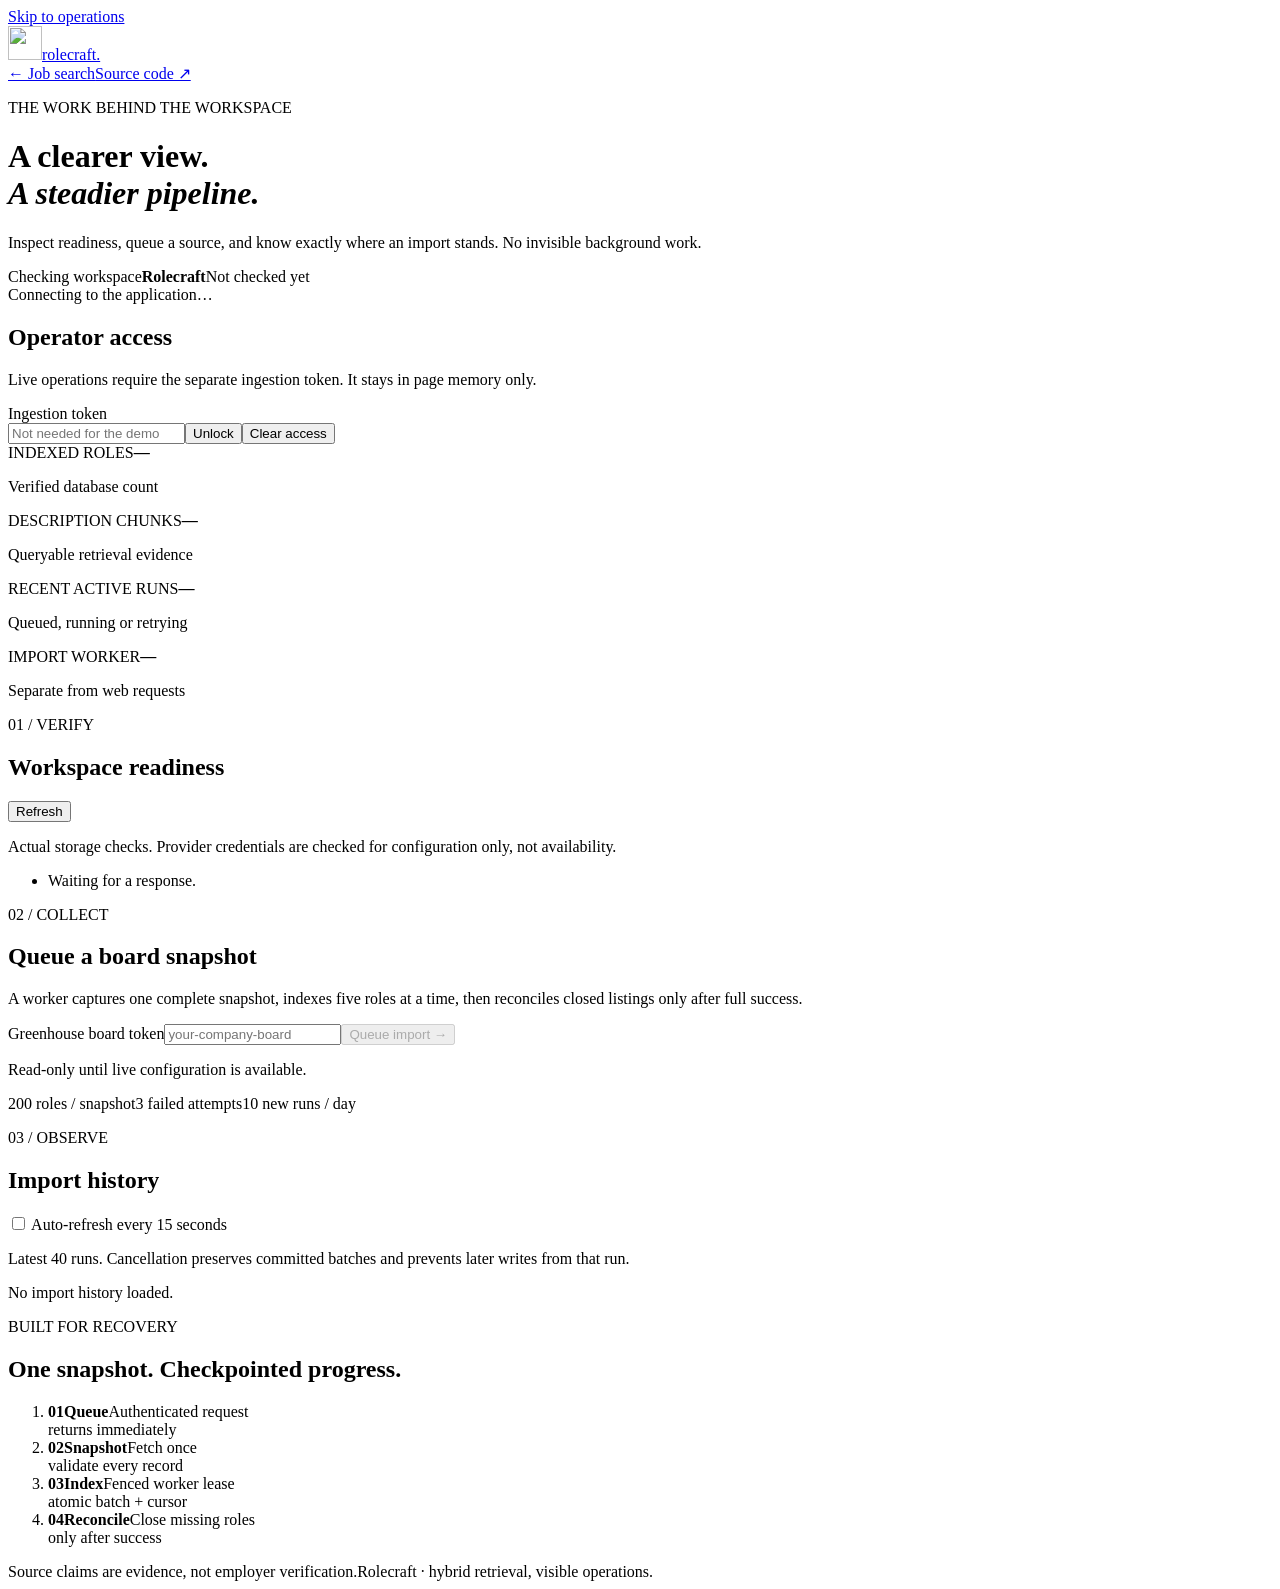
==== public/operations.html @ 6805ec28 "feat: durable imports, operations dashboard and verified release screenshots" ====
<!doctype html>
<html lang="en">
<head>
<meta charset="utf-8"><meta name="viewport" content="width=device-width, initial-scale=1">
<meta name="theme-color" content="#102822"><meta name="description" content="Rolecraft operational readiness and durable import queue.">
<title>Operations — Rolecraft</title>
<link rel="icon" href="/icon.svg" type="image/svg+xml"><link rel="stylesheet" href="/operations.css"><script src="/operations.js" defer></script>
</head>
<body>
<a class="skip" href="#main">Skip to operations</a>
<header class="site-header"><a class="brand" href="/"><img src="/icon.svg" width="34" height="34" alt=""><span>rolecraft.</span></a><nav aria-label="Operations navigation"><a href="/">← Job search</a><a href="https://github.com/Alex-Unnippillil/refactored-potato" rel="noopener noreferrer" target="_blank">Source code ↗</a></nav></header>
<main id="main" tabindex="-1">
<div class="heading"><div><p class="eyebrow">THE WORK BEHIND THE WORKSPACE</p><h1>A clearer view.<br><em>A steadier pipeline.</em></h1><p class="intro">Inspect readiness, queue a source, and know exactly where an import stands. No invisible background work.</p></div><div class="release"><span id="mode">Checking workspace</span><strong id="release">Rolecraft</strong><span id="checked">Not checked yet</span></div></div>
<div id="notice" class="notice" role="status">Connecting to the application…</div>
<section class="access" aria-labelledby="access-title"><div><h2 id="access-title">Operator access</h2><p>Live operations require the separate ingestion token. It stays in page memory only.</p></div><form id="unlock-form"><label for="operator-token">Ingestion token</label><div class="input-row"><input id="operator-token" type="password" autocomplete="off" spellcheck="false" maxlength="512" placeholder="Not needed for the demo"><button type="submit" id="unlock">Unlock</button><button type="button" id="lock" class="secondary">Clear access</button></div></form></section>
<div id="error" class="error" role="alert" hidden></div>
<section class="metrics" aria-label="Workspace metrics"><article><span>INDEXED ROLES</span><strong id="metric-jobs">—</strong><p id="metric-caption">Verified database count</p></article><article><span>DESCRIPTION CHUNKS</span><strong id="metric-chunks">—</strong><p>Queryable retrieval evidence</p></article><article><span>RECENT ACTIVE RUNS</span><strong id="metric-runs">—</strong><p>Queued, running or retrying</p></article><article><span>IMPORT WORKER</span><strong id="metric-worker">—</strong><p id="worker-caption">Separate from web requests</p></article></section>
<div class="content-grid"><section class="panel" aria-labelledby="readiness-title"><div class="panel-heading"><div><p class="eyebrow">01 / VERIFY</p><h2 id="readiness-title">Workspace readiness</h2></div><button id="refresh" class="secondary">Refresh</button></div><p class="panel-note">Actual storage checks. Provider credentials are checked for configuration only, not availability.</p><ul id="checks" class="checks" aria-live="polite"><li>Waiting for a response.</li></ul></section>
<section class="panel" aria-labelledby="queue-title"><p class="eyebrow">02 / COLLECT</p><h2 id="queue-title">Queue a board snapshot</h2><p class="panel-note">A worker captures one complete snapshot, indexes five roles at a time, then reconciles closed listings only after full success.</p><form id="queue-form"><label for="board">Greenhouse board token</label><input id="board" name="board" maxlength="60" pattern="[A-Za-z0-9_-]{1,60}" placeholder="your-company-board" required autocomplete="off"><button id="queue-button" type="submit" disabled>Queue import <span aria-hidden="true">→</span></button></form><p id="queue-help" class="fine">Read-only until live configuration is available.</p><div class="bounds"><span>200 roles / snapshot</span><span>3 failed attempts</span><span>10 new runs / day</span></div></section></div>
<section class="panel run-panel" aria-labelledby="runs-title"><div class="panel-heading"><div><p class="eyebrow">03 / OBSERVE</p><h2 id="runs-title">Import history</h2></div><label class="auto"><input type="checkbox" id="auto-refresh"> Auto-refresh every 15 seconds</label></div><p class="panel-note">Latest 40 runs. Cancellation preserves committed batches and prevents later writes from that run.</p><div id="runs" aria-live="polite"><p class="empty">No import history loaded.</p></div></section>
<section class="flow panel" aria-labelledby="flow-title"><p class="eyebrow">BUILT FOR RECOVERY</p><h2 id="flow-title">One snapshot. Checkpointed progress.</h2><ol><li><b>01</b><strong>Queue</strong><span>Authenticated request<br>returns immediately</span></li><li><b>02</b><strong>Snapshot</strong><span>Fetch once<br>validate every record</span></li><li><b>03</b><strong>Index</strong><span>Fenced worker lease<br>atomic batch + cursor</span></li><li><b>04</b><strong>Reconcile</strong><span>Close missing roles<br>only after success</span></li></ol></section>
<footer><span>Source claims are evidence, not employer verification.</span><span>Rolecraft · hybrid retrieval, visible operations.</span></footer>
</main>
</body></html>
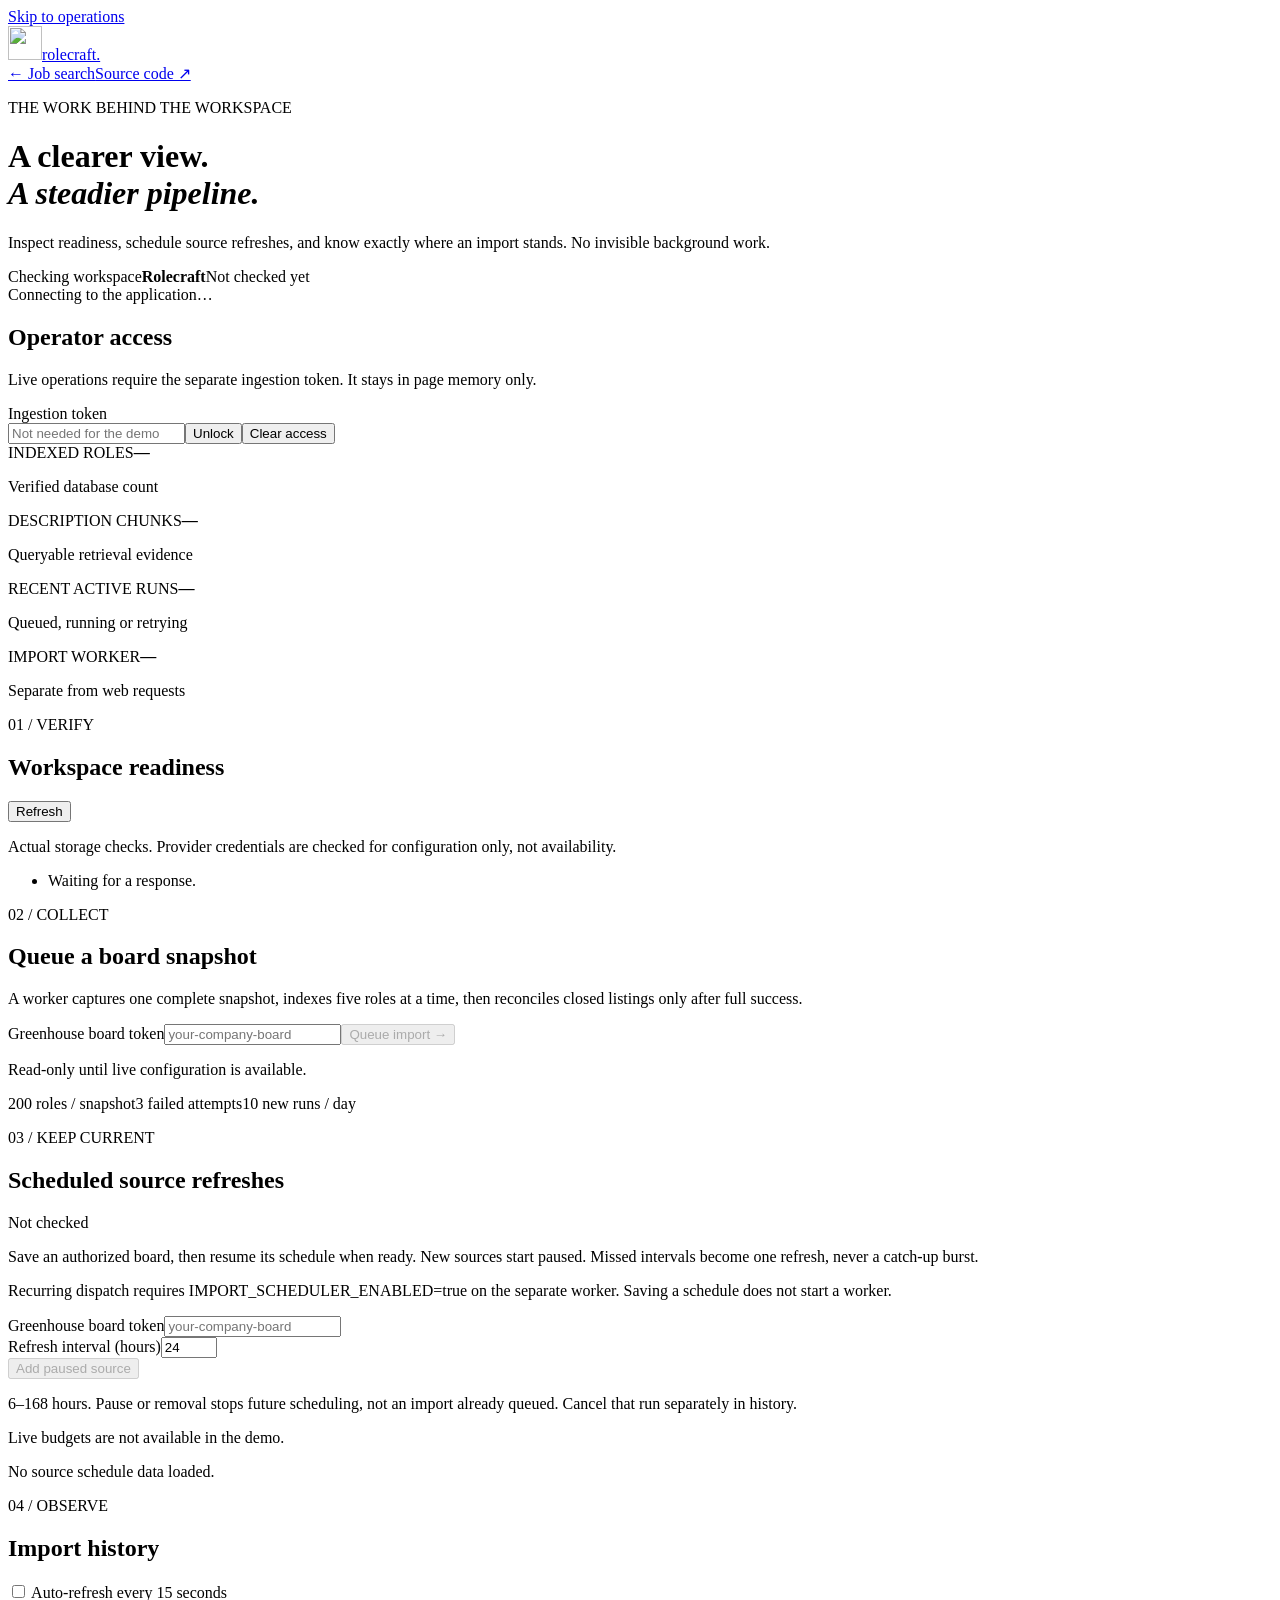
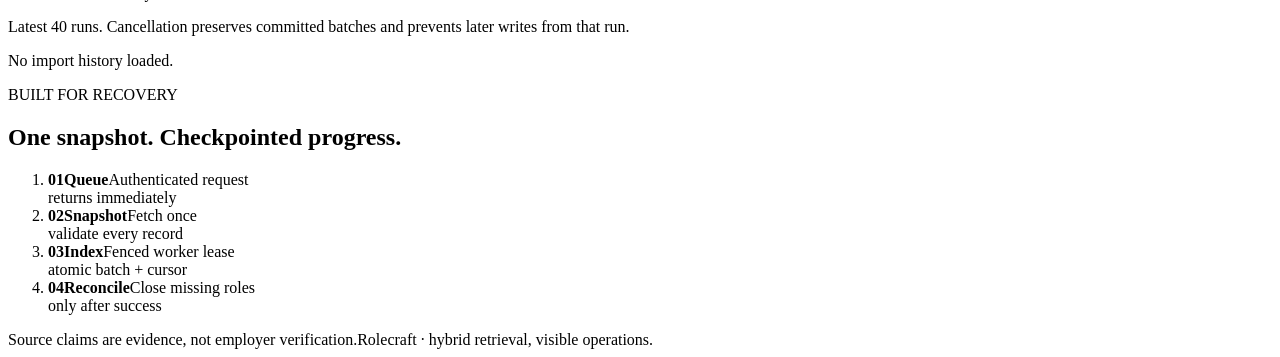
==== commit 16454098: "feat: opt-in source scheduling, freshness diagnostics and verified screenshots" ====
--- a/public/operations.html
+++ b/public/operations.html
@@ -10,14 +10,28 @@
 <a class="skip" href="#main">Skip to operations</a>
 <header class="site-header"><a class="brand" href="/"><img src="/icon.svg" width="34" height="34" alt=""><span>rolecraft.</span></a><nav aria-label="Operations navigation"><a href="/">← Job search</a><a href="https://github.com/Alex-Unnippillil/refactored-potato" rel="noopener noreferrer" target="_blank">Source code ↗</a></nav></header>
 <main id="main" tabindex="-1">
-<div class="heading"><div><p class="eyebrow">THE WORK BEHIND THE WORKSPACE</p><h1>A clearer view.<br><em>A steadier pipeline.</em></h1><p class="intro">Inspect readiness, queue a source, and know exactly where an import stands. No invisible background work.</p></div><div class="release"><span id="mode">Checking workspace</span><strong id="release">Rolecraft</strong><span id="checked">Not checked yet</span></div></div>
+<div class="heading"><div><p class="eyebrow">THE WORK BEHIND THE WORKSPACE</p><h1>A clearer view.<br><em>A steadier pipeline.</em></h1><p class="intro">Inspect readiness, schedule source refreshes, and know exactly where an import stands. No invisible background work.</p></div><div class="release"><span id="mode">Checking workspace</span><strong id="release">Rolecraft</strong><span id="checked">Not checked yet</span></div></div>
 <div id="notice" class="notice" role="status">Connecting to the application…</div>
 <section class="access" aria-labelledby="access-title"><div><h2 id="access-title">Operator access</h2><p>Live operations require the separate ingestion token. It stays in page memory only.</p></div><form id="unlock-form"><label for="operator-token">Ingestion token</label><div class="input-row"><input id="operator-token" type="password" autocomplete="off" spellcheck="false" maxlength="512" placeholder="Not needed for the demo"><button type="submit" id="unlock">Unlock</button><button type="button" id="lock" class="secondary">Clear access</button></div></form></section>
 <div id="error" class="error" role="alert" hidden></div>
+<p id="action-status" class="notice" role="status" hidden></p>
 <section class="metrics" aria-label="Workspace metrics"><article><span>INDEXED ROLES</span><strong id="metric-jobs">—</strong><p id="metric-caption">Verified database count</p></article><article><span>DESCRIPTION CHUNKS</span><strong id="metric-chunks">—</strong><p>Queryable retrieval evidence</p></article><article><span>RECENT ACTIVE RUNS</span><strong id="metric-runs">—</strong><p>Queued, running or retrying</p></article><article><span>IMPORT WORKER</span><strong id="metric-worker">—</strong><p id="worker-caption">Separate from web requests</p></article></section>
 <div class="content-grid"><section class="panel" aria-labelledby="readiness-title"><div class="panel-heading"><div><p class="eyebrow">01 / VERIFY</p><h2 id="readiness-title">Workspace readiness</h2></div><button id="refresh" class="secondary">Refresh</button></div><p class="panel-note">Actual storage checks. Provider credentials are checked for configuration only, not availability.</p><ul id="checks" class="checks" aria-live="polite"><li>Waiting for a response.</li></ul></section>
 <section class="panel" aria-labelledby="queue-title"><p class="eyebrow">02 / COLLECT</p><h2 id="queue-title">Queue a board snapshot</h2><p class="panel-note">A worker captures one complete snapshot, indexes five roles at a time, then reconciles closed listings only after full success.</p><form id="queue-form"><label for="board">Greenhouse board token</label><input id="board" name="board" maxlength="60" pattern="[A-Za-z0-9_-]{1,60}" placeholder="your-company-board" required autocomplete="off"><button id="queue-button" type="submit" disabled>Queue import <span aria-hidden="true">→</span></button></form><p id="queue-help" class="fine">Read-only until live configuration is available.</p><div class="bounds"><span>200 roles / snapshot</span><span>3 failed attempts</span><span>10 new runs / day</span></div></section></div>
-<section class="panel run-panel" aria-labelledby="runs-title"><div class="panel-heading"><div><p class="eyebrow">03 / OBSERVE</p><h2 id="runs-title">Import history</h2></div><label class="auto"><input type="checkbox" id="auto-refresh"> Auto-refresh every 15 seconds</label></div><p class="panel-note">Latest 40 runs. Cancellation preserves committed batches and prevents later writes from that run.</p><div id="runs" aria-live="polite"><p class="empty">No import history loaded.</p></div></section>
+<section class="panel schedules-panel" aria-labelledby="schedules-title">
+<div class="panel-heading"><div><p class="eyebrow">03 / KEEP CURRENT</p><h2 id="schedules-title">Scheduled source refreshes</h2></div><span id="scheduler-state" class="scheduler-state">Not checked</span></div>
+<p class="panel-note">Save an authorized board, then resume its schedule when ready. New sources start paused. Missed intervals become one refresh, never a catch-up burst.</p>
+<p id="scheduler-help" class="fine">Recurring dispatch requires IMPORT_SCHEDULER_ENABLED=true on the separate worker. Saving a schedule does not start a worker.</p>
+<form id="schedule-form" class="schedule-form">
+<div><label for="schedule-board">Greenhouse board token</label><input id="schedule-board" maxlength="60" pattern="[A-Za-z0-9_-]{1,60}" placeholder="your-company-board" required autocomplete="off"></div>
+<div><label for="schedule-hours">Refresh interval (hours)</label><input id="schedule-hours" type="number" min="6" max="168" step="1" value="24" required aria-describedby="interval-help"></div>
+<div class="schedule-form-actions"><button id="schedule-submit" type="submit" disabled>Add paused source</button><button id="schedule-cancel" type="button" class="secondary" hidden>Cancel edit</button></div>
+</form>
+<p id="interval-help" class="fine">6–168 hours. Pause or removal stops future scheduling, not an import already queued. Cancel that run separately in history.</p>
+<p id="budget-status" class="budget-status">Live budgets are not available in the demo.</p>
+<div id="schedules" aria-live="polite"><p class="empty">No source schedule data loaded.</p></div>
+</section>
+<section class="panel run-panel" aria-labelledby="runs-title"><div class="panel-heading"><div><p class="eyebrow">04 / OBSERVE</p><h2 id="runs-title">Import history</h2></div><label class="auto"><input type="checkbox" id="auto-refresh"> Auto-refresh every 15 seconds</label></div><p class="panel-note">Latest 40 runs. Cancellation preserves committed batches and prevents later writes from that run.</p><div id="runs" aria-live="polite"><p class="empty">No import history loaded.</p></div></section>
 <section class="flow panel" aria-labelledby="flow-title"><p class="eyebrow">BUILT FOR RECOVERY</p><h2 id="flow-title">One snapshot. Checkpointed progress.</h2><ol><li><b>01</b><strong>Queue</strong><span>Authenticated request<br>returns immediately</span></li><li><b>02</b><strong>Snapshot</strong><span>Fetch once<br>validate every record</span></li><li><b>03</b><strong>Index</strong><span>Fenced worker lease<br>atomic batch + cursor</span></li><li><b>04</b><strong>Reconcile</strong><span>Close missing roles<br>only after success</span></li></ol></section>
 <footer><span>Source claims are evidence, not employer verification.</span><span>Rolecraft · hybrid retrieval, visible operations.</span></footer>
 </main>
